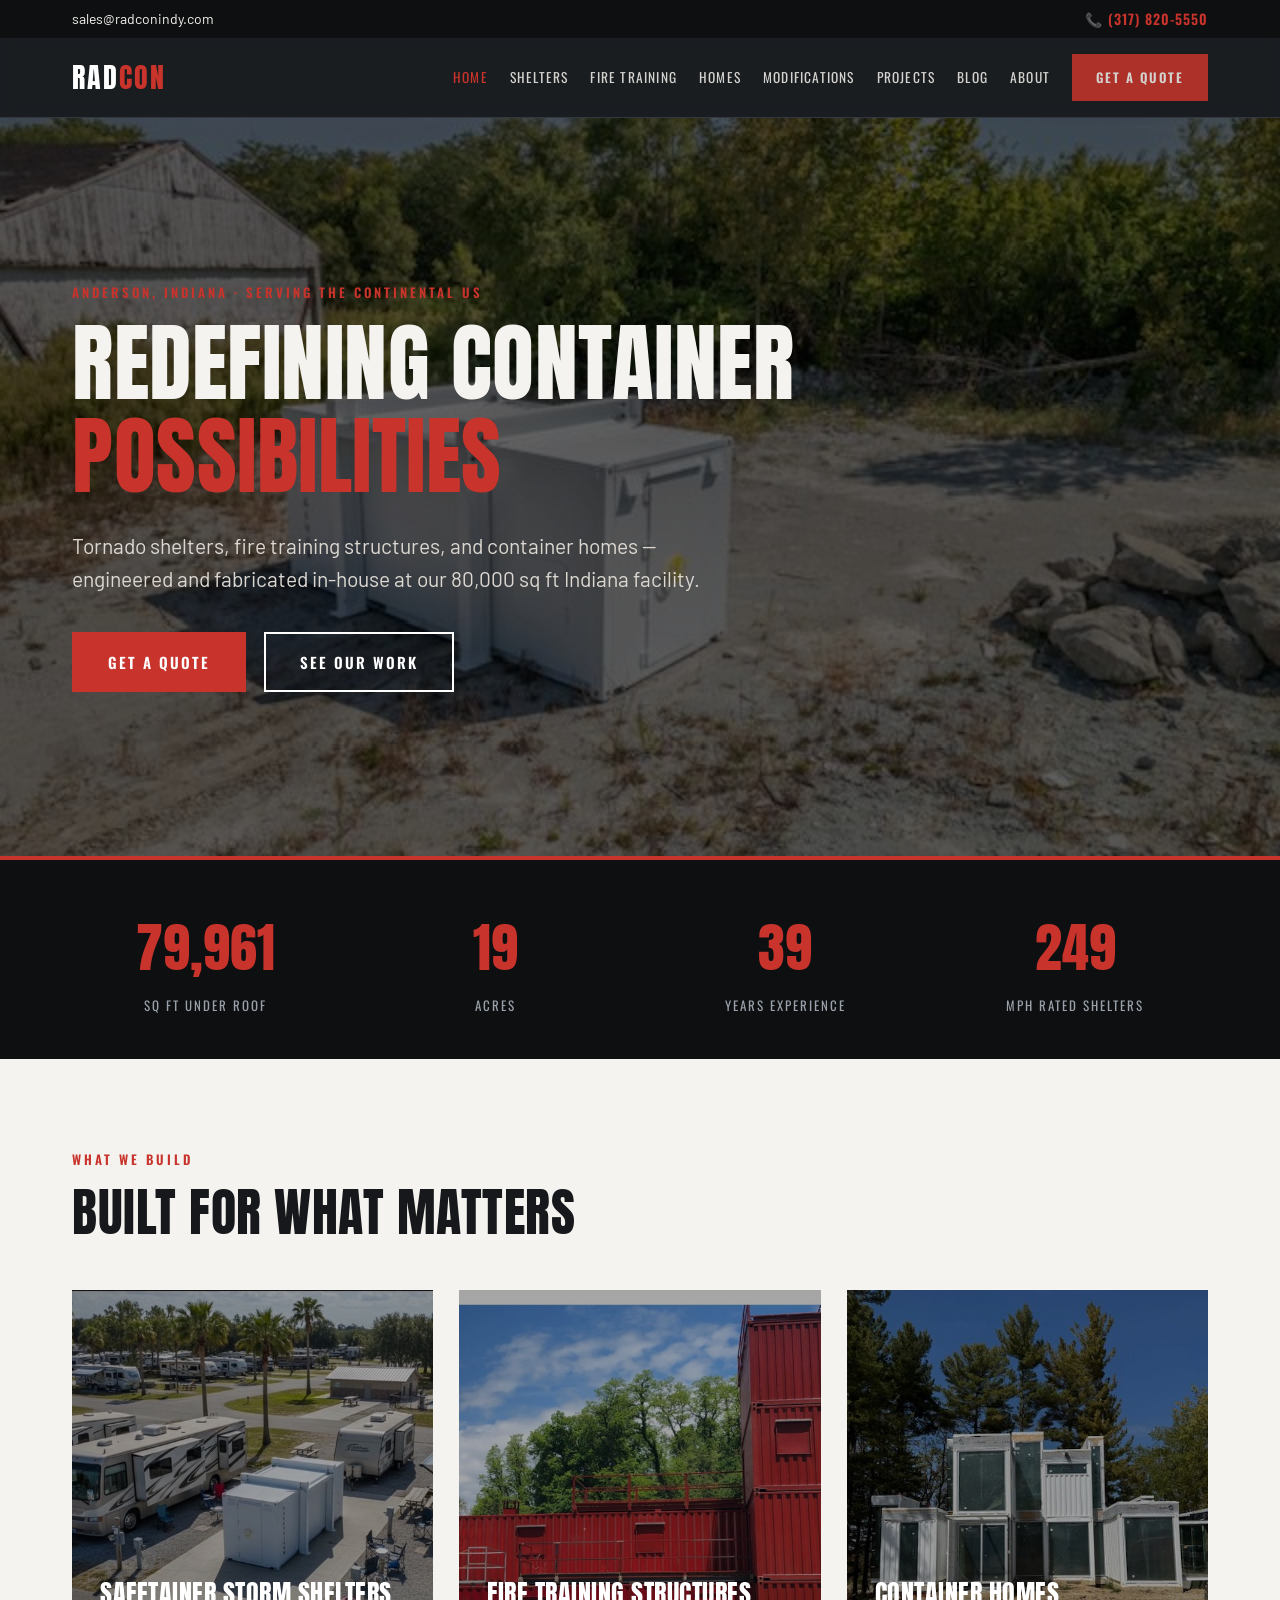
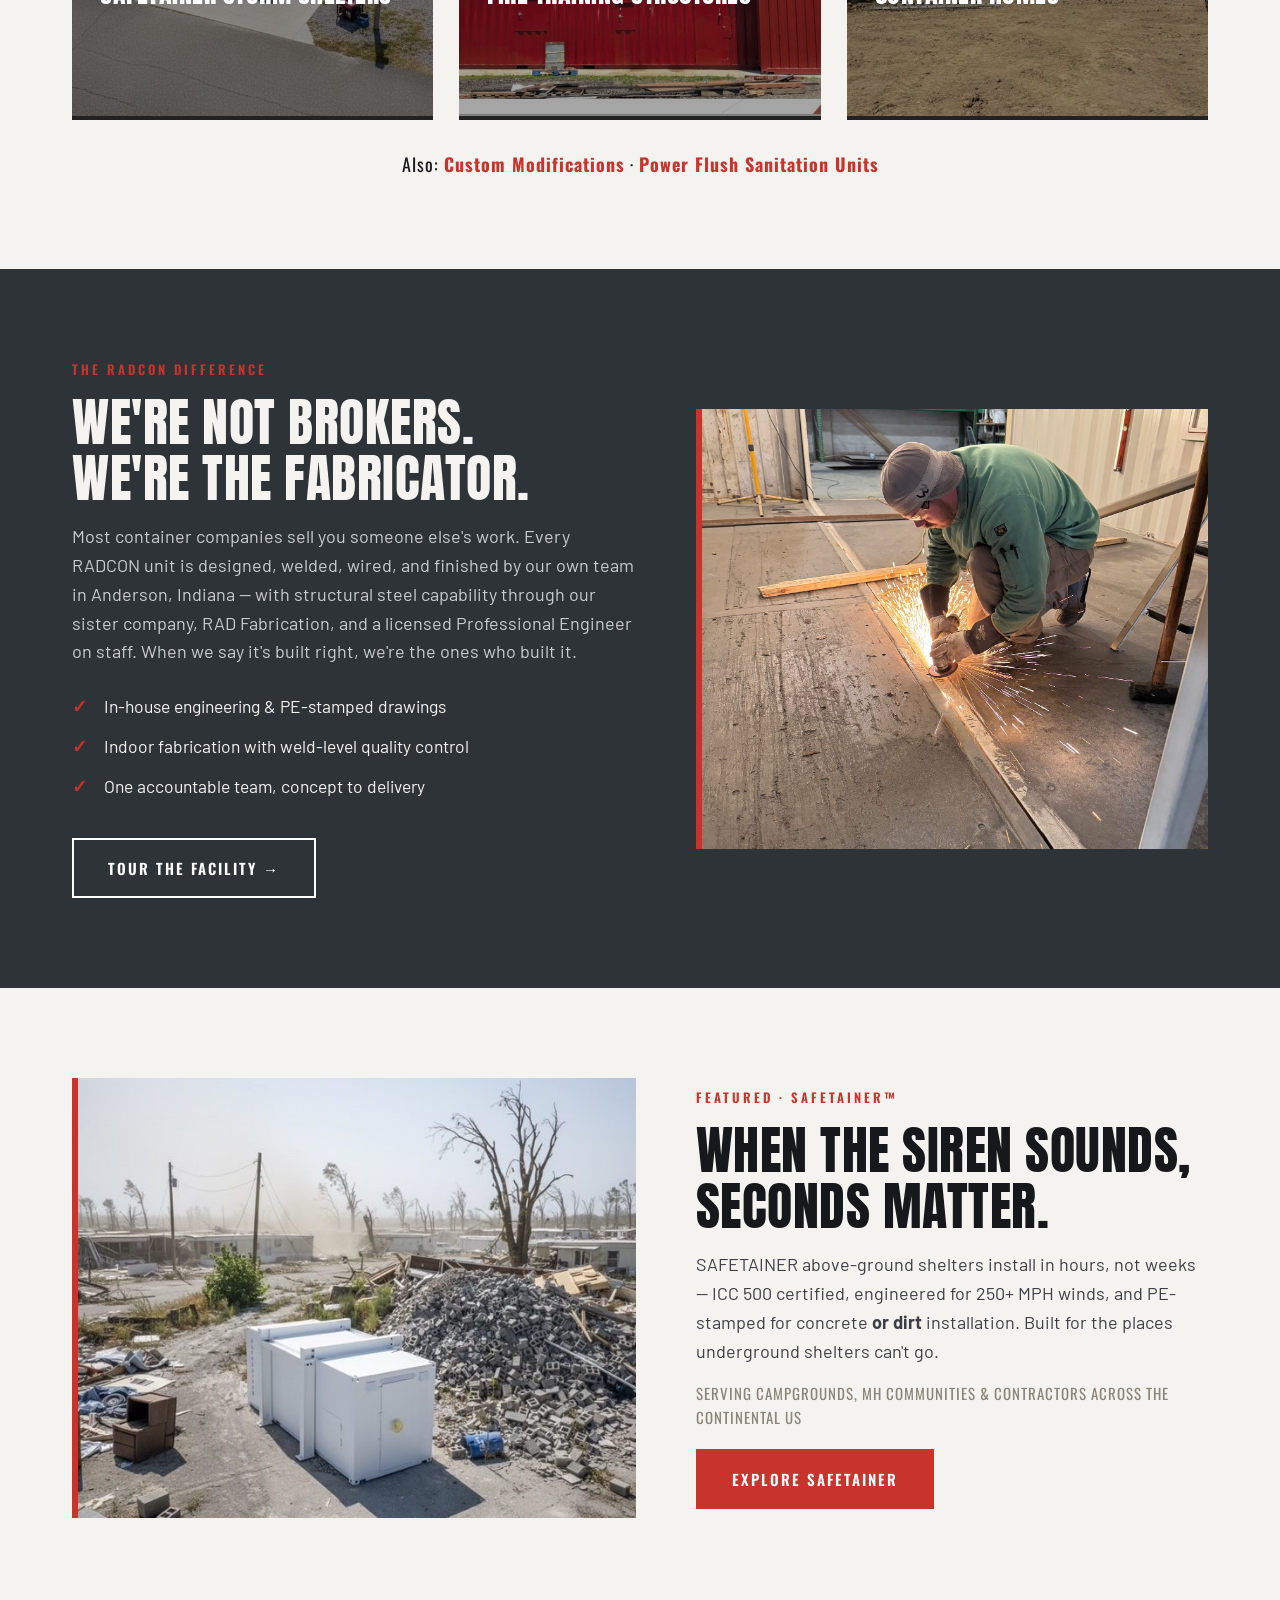
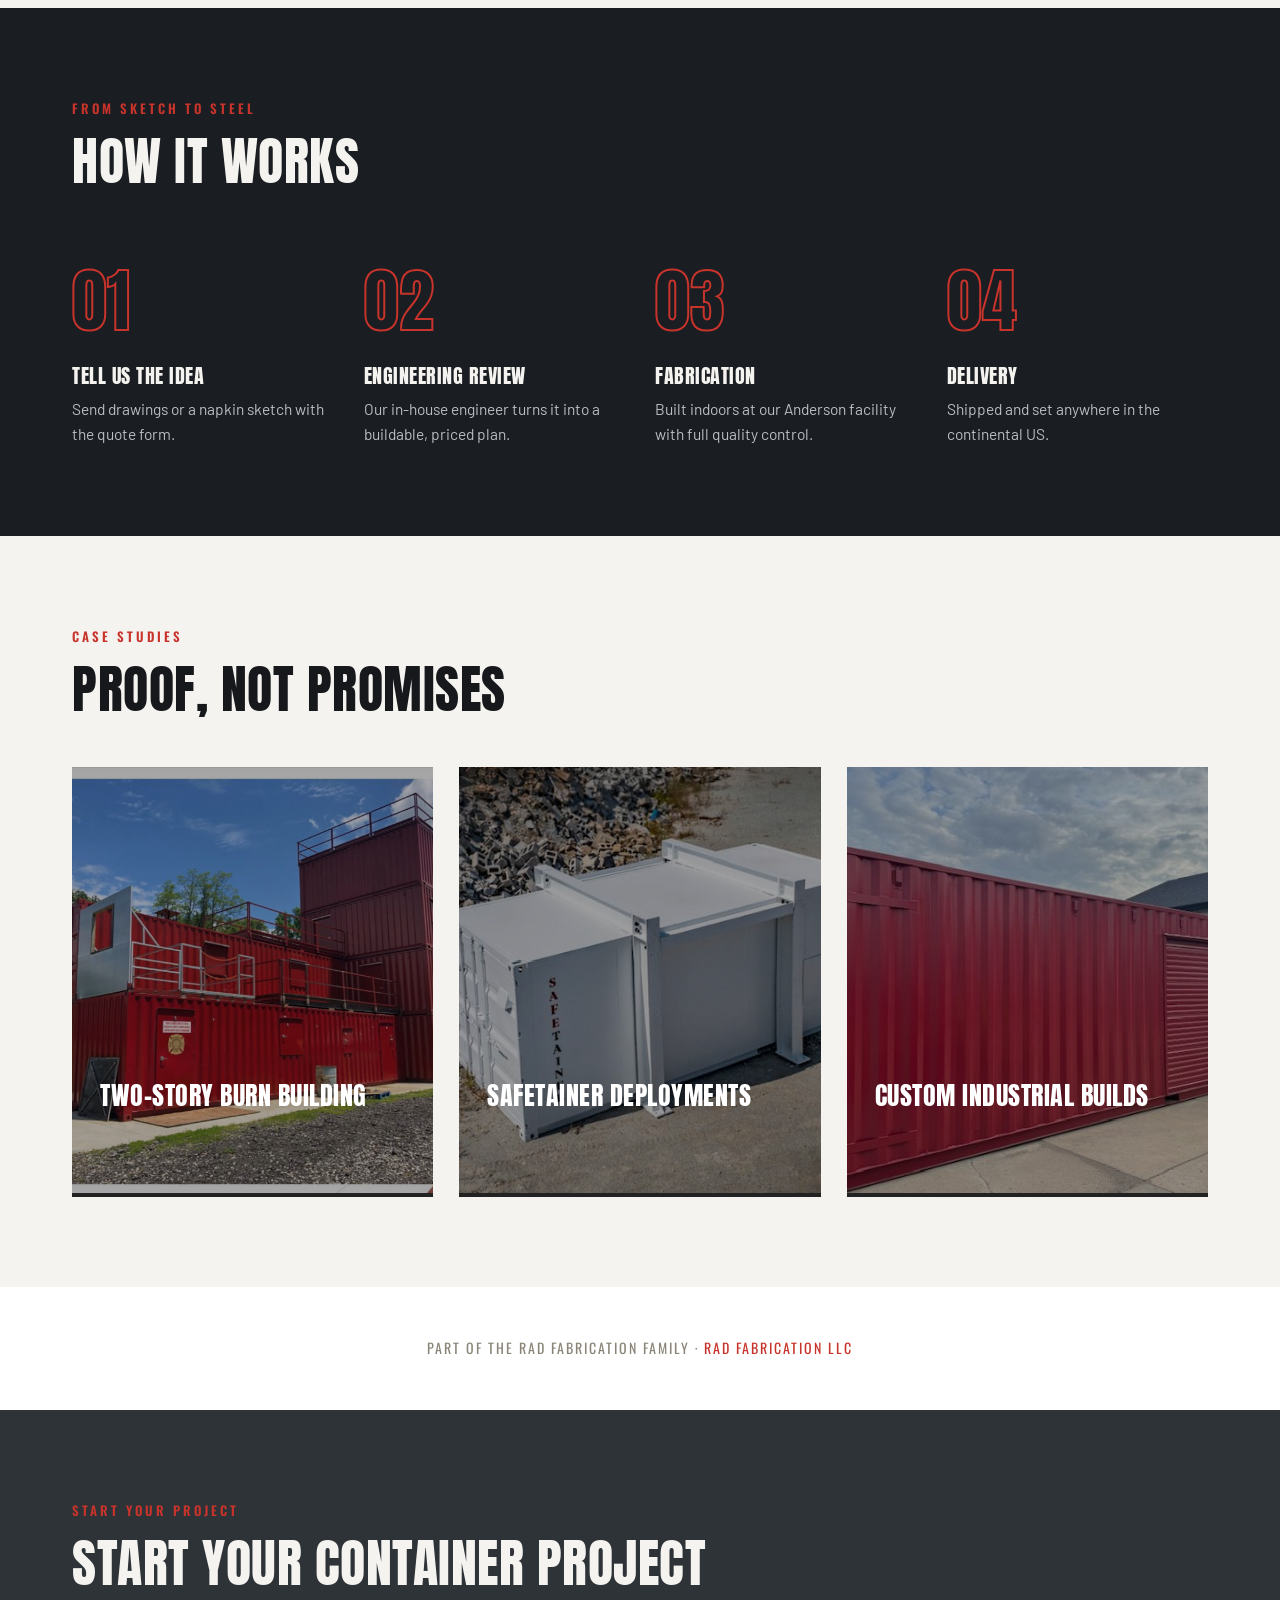
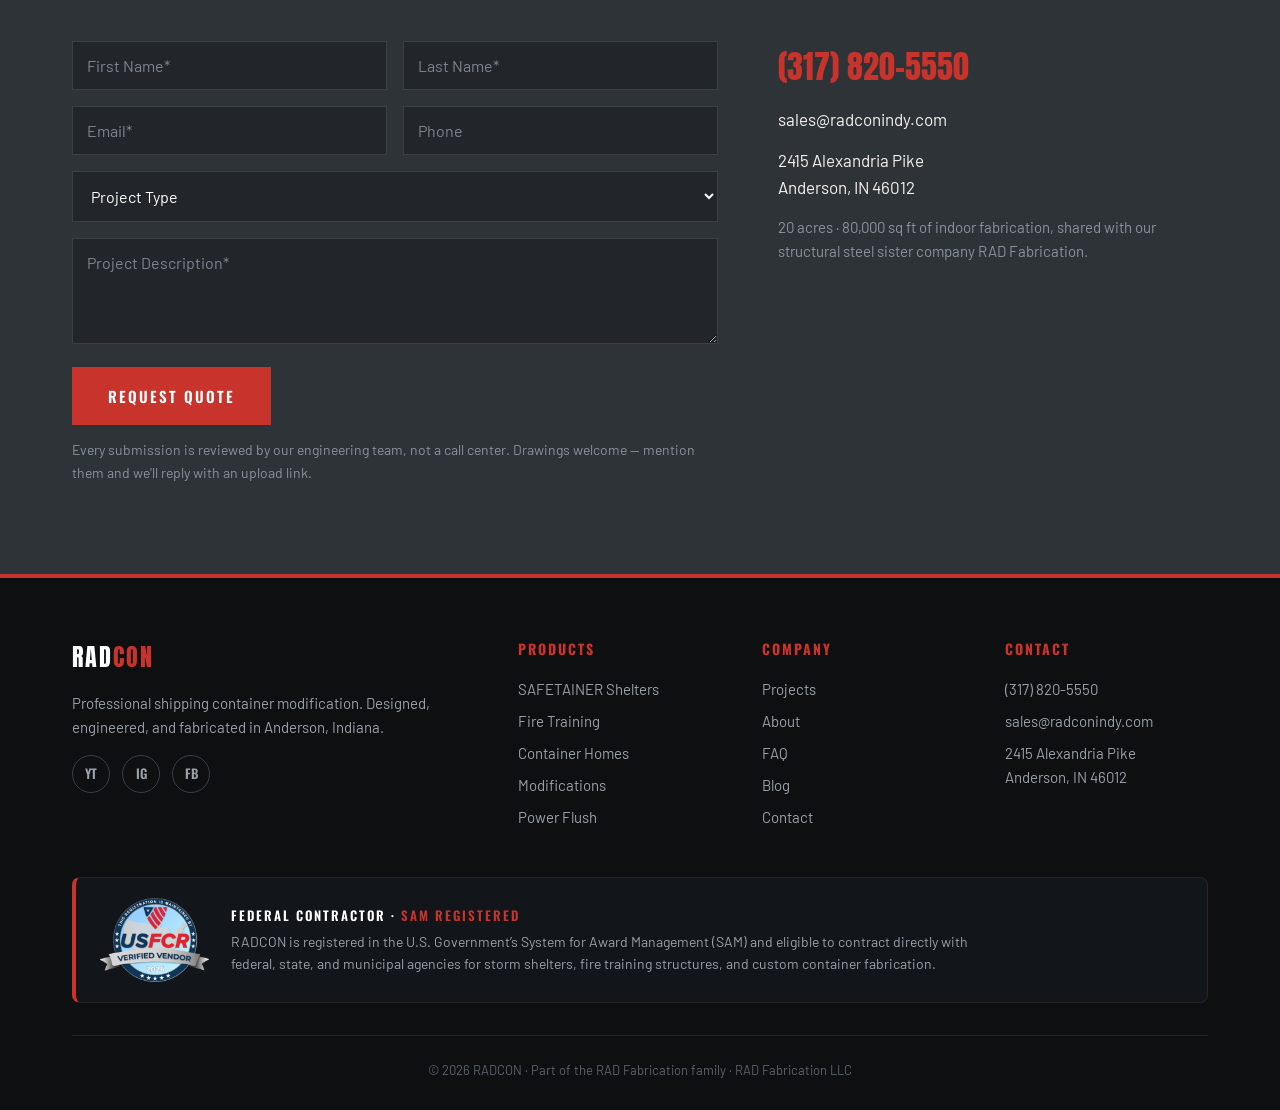
==== index.html @ 341aee44 "Initial site import: full radconindy.com with SAM/USFCR footer strip" ====
<!DOCTYPE html>
<html lang="en">
<head>
<meta charset="UTF-8">
<meta name="viewport" content="width=device-width, initial-scale=1.0">
<title>Shipping Container Modification &amp; Fabrication | RADCON – IN</title>
<meta name="description" content="Custom shipping container modification in Anderson, IN. Tornado shelters, container homes, fire training structures &amp; more. In-house engineering. Get a quote.">
<link rel="canonical" href="https://www.radconindy.com/">
<link href="https://fonts.googleapis.com/css2?family=Anton&family=Oswald:wght@400;500;600&family=Barlow:wght@400;500;600&display=swap" rel="stylesheet">
<link rel="stylesheet" href="css/style.css">
<script type="application/ld+json">
{"@context":"https://schema.org","@type":"LocalBusiness","name":"RADCON","description":"Shipping container modification: ICC 500 certified tornado shelters, fire training structures, container homes and custom fabrication.","url":"https://www.radconindy.com","telephone":"+13178205550","email":"sales@radconindy.com","address":{"@type":"PostalAddress","streetAddress":"2415 Alexandria Pike","addressLocality":"Anderson","addressRegion":"IN","postalCode":"46012","addressCountry":"US"},"parentOrganization":{"@type":"Organization","name":"RAD Fabrication LLC","url":"https://www.radfabrication.com"}}
</script>
<script async src="https://www.googletagmanager.com/gtag/js?id=G-8K7NB1ZJ1W"></script>
<script>window.dataLayer=window.dataLayer||[];function gtag(){dataLayer.push(arguments);}gtag('js',new Date());gtag('config','G-8K7NB1ZJ1W');</script>
</head>
<body>

<div class="util"><div class="wrap">
  <a href="mailto:sales@radconindy.com">sales@radconindy.com</a>
  <a class="phone" href="tel:+13178205550">&#128222; (317) 820-5550</a>
</div></div>

<header class="site"><div class="wrap"><nav>
  <a class="logo" href="index.html">RAD<span>CON</span></a>
  <button class="menu-toggle" aria-label="Menu">&#9776;</button>
  <div class="navlinks">
    <a href="index.html">Home</a>
    <a href="shelters.html">Shelters</a>
    <a href="fire-training.html">Fire Training</a>
    <a href="container-homes.html">Homes</a>
    <a href="modifications.html">Modifications</a>
    <a href="projects.html">Projects</a>
    <a href="blog.html">Blog</a>
    <a href="about.html">About</a>
    <a class="btn btn-solid" href="contact.html">Get a Quote</a>
  </div>
</nav></div></header>

<section class="hero">
  <div class="bg" style="background-image:url('img/safetainer-field.jpg')"></div>
  <div class="wrap">
    <div class="eyebrow">Anderson, Indiana &middot; Serving the Continental US</div>
    <h1>Redefining Container<br><span class="accent">Possibilities</span></h1>
    <p class="sub">Tornado shelters, fire training structures, and container homes — engineered and fabricated in-house at our 80,000 sq ft Indiana facility.</p>
    <div class="ctas"><a class="btn btn-solid" href="contact.html">Get a Quote</a><a class="btn btn-ghost" href="projects.html">See Our Work</a></div>
  </div>
</section>

<section class="stats"><div class="wrap">
  <div class="stat rv"><div class="num" data-n="80000">0</div><div class="lbl">Sq Ft Under Roof</div></div>
  <div class="stat rv"><div class="num" data-n="20">0</div><div class="lbl">Acres</div></div>
  <div class="stat rv"><div class="num" data-n="40" data-suffix="+">0</div><div class="lbl">Years Experience</div></div>
  <div class="stat rv"><div class="num" data-n="250" data-suffix="+">0</div><div class="lbl">MPH Rated Shelters</div></div>
</div></section>

<section class="light"><div class="wrap">
  <div class="eyebrow">What We Build</div>
  <h2 class="rv">Built for What Matters</h2>
  <div class="cards">
    <a class="card rv" href="shelters.html">
      <div class="img" style="background-image:url('img/shelters-rv-park.jpg')"></div>
      <div class="txt"><h3>SAFETAINER Storm Shelters</h3><p>ICC 500 certified, 250+ MPH rated, PE-stamped for concrete or dirt. No excavation required.</p><span class="go">View Shelters &rarr;</span></div>
    </a>
    <a class="card rv" href="fire-training.html">
      <div class="img" style="background-image:url('img/burn-tower-red.jpg')"></div>
      <div class="txt"><h3>Fire Training Structures</h3><p>Simulators engineered to take live-fire punishment, drill after drill — designed with training chiefs.</p><span class="go">View Structures &rarr;</span></div>
    </a>
    <a class="card rv" href="container-homes.html">
      <div class="img" style="background-image:url('img/levi-house.jpg')"></div>
      <div class="txt"><h3>Container Homes</h3><p>From $150K efficient dwellings to seven-figure architectural builds — industrial strength, modern design.</p><span class="go">View Homes &rarr;</span></div>
    </a>
  </div>
  <p style="margin-top:30px;text-align:center;font-family:'Oswald',sans-serif;letter-spacing:1px;color:var(--ink)">Also: <a class="hl" href="modifications.html" style="text-decoration:none">Custom Modifications</a> &middot; <a class="hl" href="power-flush.html" style="text-decoration:none">Power Flush Sanitation Units</a></p>
</div></section>

<section class="steel"><div class="wrap"><div class="split">
  <div>
    <div class="eyebrow">The RADCON Difference</div>
    <h2 class="rv">We're Not Brokers.<br>We're the Fabricator.</h2>
    <p>Most container companies sell you someone else's work. Every RADCON unit is designed, welded, wired, and finished by our own team in Anderson, Indiana — with structural steel capability through our sister company, RAD Fabrication, and a licensed Professional Engineer on staff. When we say it's built right, we're the ones who built it.</p>
    <ul class="ticks rv">
      <li>In-house engineering &amp; PE-stamped drawings</li>
      <li>Indoor fabrication with weld-level quality control</li>
      <li>One accountable team, concept to delivery</li>
    </ul>
    <a class="btn btn-ghost" style="margin-top:26px" href="about.html">Tour the Facility &rarr;</a>
  </div>
  <div class="photo rv" style="background-image:url('img/welder.jpg')"></div>
</div></div></section>

<section class="light"><div class="wrap"><div class="split">
  <div class="photo rv" style="background-image:url('img/safetainer-aftermath.jpg')"></div>
  <div>
    <div class="eyebrow">Featured &middot; SAFETAINER&trade;</div>
    <h2 class="rv">When the Siren Sounds, Seconds Matter.</h2>
    <p>SAFETAINER above-ground shelters install in hours, not weeks — ICC 500 certified, engineered for 250+ MPH winds, and PE-stamped for concrete <strong>or dirt</strong> installation. Built for the places underground shelters can't go.</p>
    <p style="font-family:'Oswald',sans-serif;letter-spacing:1px;font-size:15px;color:#8a8578">SERVING CAMPGROUNDS, MH COMMUNITIES &amp; CONTRACTORS ACROSS THE CONTINENTAL US</p>
    <a class="btn btn-solid" style="margin-top:20px" href="shelters.html">Explore SAFETAINER</a>
  </div>
</div></div></section>

<section class="dark"><div class="wrap">
  <div class="eyebrow">From Sketch to Steel</div>
  <h2 class="rv">How It Works</h2>
  <div class="steps">
    <div class="step rv"><div class="n">01</div><h3>Tell Us the Idea</h3><p>Send drawings or a napkin sketch with the quote form.</p></div>
    <div class="step rv"><div class="n">02</div><h3>Engineering Review</h3><p>Our in-house engineer turns it into a buildable, priced plan.</p></div>
    <div class="step rv"><div class="n">03</div><h3>Fabrication</h3><p>Built indoors at our Anderson facility with full quality control.</p></div>
    <div class="step rv"><div class="n">04</div><h3>Delivery</h3><p>Shipped and set anywhere in the continental US.</p></div>
  </div>
</div></section>

<section class="light"><div class="wrap">
  <div class="eyebrow">Case Studies</div>
  <h2 class="rv">Proof, Not Promises</h2>
  <div class="cards">
    <a class="card rv" href="projects.html">
      <div class="img" style="background-image:url('img/burn-building-wide.jpg')"></div>
      <div class="txt"><h3>Two-Story Burn Building</h3><p>Nicholasville Fire Department, KY — realistic two-story live-fire training.</p><span class="go">Read Case Study &rarr;</span></div>
    </a>
    <a class="card rv" href="shelters.html">
      <div class="img" style="background-image:url('img/safetainer-closeup.jpg')"></div>
      <div class="txt"><h3>SAFETAINER Deployments</h3><p>Certified storm protection for campgrounds and communities.</p><span class="go">View Shelters &rarr;</span></div>
    </a>
    <a class="card rv" href="modifications.html">
      <div class="img" style="background-image:url('img/red-container.jpg')"></div>
      <div class="txt"><h3>Custom Industrial Builds</h3><p>Offices, enclosures, workshops — engineered to spec.</p><span class="go">View Modifications &rarr;</span></div>
    </a>
  </div>
</div></section>

<section class="dark" style="padding:50px 0;background:#fff"><div class="wrap center">
  <p style="font-family:'Oswald',sans-serif;letter-spacing:2px;text-transform:uppercase;font-size:14px;color:#8a8578">Part of the RAD Fabrication family &middot; <a href="https://www.radfabrication.com" style="color:#C8342C;text-decoration:none">RAD Fabrication LLC</a></p>
</div></section>

<section class="steel" id="quote"><div class="wrap">
  <div class="eyebrow">Start Your Project</div>
  <h2 class="rv">Start Your Container Project</h2>
  <div class="formgrid">
    <form name="quote" method="POST" data-netlify="true" netlify-honeypot="bot-field" action="thanks.html">
      <input type="hidden" name="form-name" value="quote">
      <p style="display:none"><input name="bot-field"></p>
      <div class="two">
        <div class="field"><input name="first-name" placeholder="First Name*" required></div>
        <div class="field"><input name="last-name" placeholder="Last Name*" required></div>
      </div>
      <div class="two">
        <div class="field"><input type="email" name="email" placeholder="Email*" required></div>
        <div class="field"><input type="tel" name="phone" placeholder="Phone"></div>
      </div>
      <div class="field"><select name="project-type"><option>Project Type</option><option>Storm Shelter</option><option>Fire Training Structure</option><option>Container Home</option><option>Custom Modification</option><option>Power Flush Unit</option></select></div>
      <div class="field"><textarea name="description" rows="4" placeholder="Project Description*" required></textarea></div>
      <button class="btn btn-solid" type="submit">Request Quote</button>
      <p class="formnote">Every submission is reviewed by our engineering team, not a call center. Drawings welcome — mention them and we'll reply with an upload link.</p>
    </form>
    <div class="contactcard">
      <p class="big"><a href="tel:+13178205550" style="color:var(--red)">(317) 820-5550</a></p>
      <p><a href="mailto:sales@radconindy.com">sales@radconindy.com</a></p>
      <p>2415 Alexandria Pike<br>Anderson, IN 46012</p>
      <p style="color:#8a929c;font-size:15px">20 acres &middot; 80,000 sq ft of indoor fabrication, shared with our structural steel sister company RAD Fabrication.</p>
    </div>
  </div>
</div></section>

<footer><div class="wrap">
  <div class="fgrid">
    <div>
      <a class="logo" style="font-size:24px" href="index.html">RAD<span>CON</span></a>
      <p style="margin-top:14px">Professional shipping container modification. Designed, engineered, and fabricated in Anderson, Indiana.</p>
      <div class="socials">
        <a href="http://www.youtube.com/@RADCONINDY" target="_blank" rel="noopener" title="YouTube">YT</a>
        <a href="http://www.instagram.com/radcon_indy" target="_blank" rel="noopener" title="Instagram">IG</a>
        <a href="http://www.facebook.com/radcon" target="_blank" rel="noopener" title="Facebook">FB</a>
      </div>
    </div>
    <div><h4>Products</h4><a href="shelters.html">SAFETAINER Shelters</a><a href="fire-training.html">Fire Training</a><a href="container-homes.html">Container Homes</a><a href="modifications.html">Modifications</a><a href="power-flush.html">Power Flush</a></div>
    <div><h4>Company</h4><a href="projects.html">Projects</a><a href="about.html">About</a><a href="faq.html">FAQ</a><a href="blog.html">Blog</a><a href="contact.html">Contact</a></div>
    <div><h4>Contact</h4><p>(317) 820-5550</p><p>sales@radconindy.com</p><p>2415 Alexandria Pike<br>Anderson, IN 46012</p></div>
  </div>
  <div class="sam-strip">
    <a href="https://usfcr.com" target="_blank" rel="noopener" title="US Federal Contractor Registration System for Award Management Verified Vendor Seal"><img src="img/verified-vendor-seal-2026-sm.png" alt="USFCR Verified Vendor" loading="lazy"></a>
    <div>
      <h5>Federal Contractor &middot; <span>SAM Registered</span></h5>
      <p>RADCON is registered in the U.S. Government&rsquo;s System for Award Management (SAM) and eligible to contract directly with federal, state, and municipal agencies for storm shelters, fire training structures, and custom container fabrication.</p>
    </div>
  </div>
  <div class="fine">&copy; 2026 RADCON &middot; Part of the RAD Fabrication family &middot; RAD Fabrication LLC</div>
</div></footer>

<script src="js/main.js"></script>
</body>
</html>
---- css/style.css ----
/* RADCON — Industrial Bold Design System */
:root{
  --charcoal:#1A1D21; --steel:#2E3338; --offwhite:#F5F3EF; --red:#C8342C; --red-dark:#A5271F;
  --ink:#16181B; --near-black:#0d0f11; --gray:#9aa1a9; --gray-dark:#3c4046;
}
*{margin:0;padding:0;box-sizing:border-box}
html{scroll-behavior:smooth}
body{font-family:'Barlow',sans-serif;background:var(--charcoal);color:var(--offwhite);font-size:18px;line-height:1.6}
img{max-width:100%;display:block}
h1,h2,h3{font-family:'Anton',sans-serif;text-transform:uppercase;letter-spacing:.5px;line-height:1.08;font-weight:400}
.eyebrow{font-family:'Oswald',sans-serif;text-transform:uppercase;letter-spacing:3px;font-size:13px;color:var(--red);font-weight:600;margin-bottom:14px}
.wrap{max-width:1200px;margin:0 auto;padding:0 32px}
.btn{display:inline-block;font-family:'Oswald',sans-serif;text-transform:uppercase;letter-spacing:2px;font-size:15px;font-weight:600;padding:16px 34px;text-decoration:none;transition:all .25s;cursor:pointer;border:2px solid var(--red);white-space:nowrap}
.btn-solid{background:var(--red);color:#fff}
.btn-solid:hover{background:var(--red-dark);transform:translateY(-2px);box-shadow:0 8px 24px rgba(200,52,44,.4)}
.btn-ghost{background:transparent;color:#fff;border-color:#fff}
.btn-ghost:hover{background:rgba(255,255,255,.12)}
.hl{color:var(--red);font-weight:700}

/* ===== header ===== */
.util{background:var(--near-black);padding:8px 0;font-size:14px}
.util .wrap{display:flex;justify-content:space-between;align-items:center}
.util a{color:var(--offwhite);text-decoration:none}
.util .phone{color:var(--red);font-weight:600;letter-spacing:1px;font-family:'Oswald',sans-serif}
header.site{position:sticky;top:0;z-index:100;background:rgba(26,29,33,.97);border-bottom:1px solid #33383e;backdrop-filter:blur(6px)}
header.site nav{display:flex;justify-content:space-between;align-items:center;padding:16px 0;gap:20px}
.logo{font-family:'Anton',sans-serif;font-size:28px;color:#fff;letter-spacing:2px;text-decoration:none}
.logo span{color:var(--red)}
.navlinks{display:flex;gap:22px;align-items:center;font-family:'Oswald',sans-serif;text-transform:uppercase;font-size:13.5px;letter-spacing:1.2px}
.navlinks a{color:var(--offwhite);text-decoration:none;opacity:.85;transition:.2s}
.navlinks a:hover,.navlinks a.active{color:var(--red);opacity:1}
.navlinks .btn{padding:11px 22px;font-size:13px}
.menu-toggle{display:none;background:none;border:none;color:#fff;font-size:28px;cursor:pointer}

/* ===== hero ===== */
.hero{position:relative;min-height:82vh;display:flex;align-items:center;overflow:hidden}
.hero.short{min-height:62vh}
.hero .bg{position:absolute;inset:0;background-size:cover;background-position:center;filter:brightness(.42) saturate(1.05)}
.hero .wrap{position:relative;z-index:2;padding-top:70px;padding-bottom:70px;width:100%}
.hero h1{font-size:clamp(44px,7vw,86px);max-width:950px}
.hero h1 .accent{color:var(--red)}
.hero p.sub{font-size:21px;max-width:640px;margin:26px 0 36px;color:#dcd8d1}
.hero .ctas{display:flex;gap:18px;flex-wrap:wrap}

/* ===== stat bar ===== */
.stats{background:var(--near-black);border-top:4px solid var(--red);padding:44px 0}
.stats .wrap{display:grid;grid-template-columns:repeat(4,1fr);gap:24px;text-align:center}
.stat .num{font-family:'Anton',sans-serif;font-size:54px;color:var(--red);white-space:nowrap}
.stat .lbl{font-family:'Oswald',sans-serif;text-transform:uppercase;letter-spacing:2px;font-size:13px;color:var(--gray);margin-top:4px}

/* ===== sections ===== */
section.light{background:var(--offwhite);color:var(--ink);padding:90px 0}
section.light h2{color:var(--ink)}
section.dark{background:var(--charcoal);padding:90px 0}
section.steel{background:var(--steel);padding:90px 0}
section h2{font-size:clamp(32px,4.5vw,52px)}
.center{text-align:center}

/* ===== cert bar ===== */
.certbar{background:var(--red);padding:22px 0}
.certbar .wrap{display:flex;flex-wrap:wrap;gap:14px 40px;justify-content:center;font-family:'Oswald',sans-serif;text-transform:uppercase;letter-spacing:1.5px;font-size:15px;font-weight:600;color:#fff}

/* ===== cards ===== */
.cards{display:grid;grid-template-columns:repeat(3,1fr);gap:26px;margin-top:50px}
.card{position:relative;height:430px;overflow:hidden;background:#222;border-bottom:4px solid transparent;transition:border-color .3s;display:block;text-decoration:none}
.card .img{position:absolute;inset:0;background-size:cover;background-position:center;transition:transform .5s,filter .4s;filter:brightness(.65)}
.card:hover .img{transform:scale(1.06);filter:brightness(.45)}
.card:hover{border-bottom-color:var(--red)}
.card .txt{position:absolute;left:0;right:0;bottom:0;padding:28px;color:#fff;transform:translateY(46px);transition:transform .35s}
.card:hover .txt{transform:translateY(0)}
.card h3{font-size:26px;margin-bottom:10px}
.card p{font-size:15.5px;color:#e3ded7;opacity:0;transition:opacity .35s .05s;margin-bottom:14px}
.card:hover p{opacity:1}
.card .go{font-family:'Oswald',sans-serif;text-transform:uppercase;font-size:13px;letter-spacing:2px;color:var(--red);font-weight:600}

/* ===== split ===== */
.split{display:grid;grid-template-columns:1.1fr 1fr;gap:60px;align-items:center}
.split .photo{height:440px;background-size:cover;background-position:center;border-left:6px solid var(--red)}
.split p{margin-top:16px}
section.light .split p{color:var(--gray-dark)}
section.dark .split p,section.steel .split p{color:#c9cdd2}
.ticks{list-style:none;margin-top:26px}
.ticks li{padding-left:32px;position:relative;margin-bottom:12px;font-size:17.5px}
.ticks li:before{content:'\2713';position:absolute;left:0;color:var(--red);font-weight:700}

/* ===== process / steps ===== */
.steps{display:grid;grid-template-columns:repeat(4,1fr);gap:30px;margin-top:56px}
.steps.three{grid-template-columns:repeat(3,1fr)}
.step .n{font-family:'Anton',sans-serif;font-size:70px;color:transparent;-webkit-text-stroke:2px var(--red)}
.step h3{font-size:20px;margin:8px 0 10px}
.step p{font-size:15.5px;color:#b9bec5}
section.light .step p{color:var(--gray-dark)}
section.light .step h3{color:var(--ink)}

/* ===== tables ===== */
table{width:100%;border-collapse:collapse;margin-top:44px;font-size:17px}
th,td{padding:16px 20px;text-align:left;border-bottom:1px solid #d8d3ca}
th{font-family:'Oswald',sans-serif;text-transform:uppercase;letter-spacing:1.5px;font-size:14px;background:var(--ink);color:#fff}
td:first-child{font-weight:600}
tr:hover td{background:#ece8e0}

/* ===== quote / testimonial ===== */
.bigquote{max-width:900px;margin:0 auto;text-align:center}
.bigquote .mark{font-family:'Anton',sans-serif;font-size:120px;color:var(--red);line-height:.6;display:block;margin-bottom:20px}
.bigquote p{font-size:clamp(22px,3vw,32px);font-family:'Oswald',sans-serif;font-weight:500;line-height:1.4}
.bigquote .who{margin-top:26px;font-size:16px;color:var(--red);font-family:'Oswald',sans-serif;text-transform:uppercase;letter-spacing:2px}

/* ===== FAQ ===== */
.faq{max-width:860px;margin:44px auto 0}
.faq details{border-bottom:1px solid #d8d3ca;padding:20px 0}
.faq summary{font-family:'Oswald',sans-serif;font-size:19px;font-weight:600;cursor:pointer;list-style:none;display:flex;justify-content:space-between;align-items:center;gap:20px}
.faq summary::-webkit-details-marker{display:none}
.faq summary:after{content:'+';font-family:'Anton',sans-serif;color:var(--red);font-size:26px;flex-shrink:0}
.faq details[open] summary:after{content:'\2013'}
.faq details p{margin-top:12px;color:var(--gray-dark);font-size:16.5px}

/* ===== forms ===== */
.formgrid{display:grid;grid-template-columns:1.2fr .8fr;gap:60px;margin-top:50px}
.field{margin-bottom:16px}
.field label{display:block;font-family:'Oswald',sans-serif;font-size:13px;text-transform:uppercase;letter-spacing:1.5px;color:var(--gray);margin-bottom:6px}
.field input,.field textarea,.field select{width:100%;padding:14px;background:#22262b;border:1px solid #3a4046;color:#fff;font-family:'Barlow',sans-serif;font-size:16px}
.field input::placeholder,.field textarea::placeholder{color:#7d858e}
.two{display:grid;grid-template-columns:1fr 1fr;gap:16px}
.contactcard p{margin-bottom:14px;font-size:17px}
.contactcard .big{font-family:'Anton',sans-serif;font-size:32px;color:var(--red)}
.contactcard a{color:var(--offwhite);text-decoration:none}
.formnote{font-size:14px;color:#8a929c;margin-top:14px}

/* ===== article (blog/guides) ===== */
.article{max-width:820px;margin:0 auto;padding:70px 32px}
.article h1{font-size:clamp(34px,5vw,54px);color:var(--ink)}
.article h2{font-size:28px;color:var(--ink);margin:44px 0 14px}
.article p,.article li{color:var(--gray-dark);font-size:17.5px;margin-bottom:16px}
.article ul,.article ol{padding-left:24px;margin-bottom:16px}
.article .meta{font-family:'Oswald',sans-serif;letter-spacing:2px;text-transform:uppercase;font-size:13px;color:#8a8578;margin:14px 0 30px}
.article blockquote{border-left:5px solid var(--red);padding:10px 0 10px 24px;margin:26px 0;font-family:'Oswald',sans-serif;font-size:20px;color:var(--ink)}

/* ===== footer ===== */
footer{background:var(--near-black);padding:60px 0 30px;border-top:4px solid var(--red)}
.fgrid{display:grid;grid-template-columns:2fr 1fr 1fr 1fr;gap:40px;margin-bottom:40px}
footer h4{font-family:'Oswald',sans-serif;text-transform:uppercase;letter-spacing:2px;font-size:14px;color:var(--red);margin-bottom:16px}
footer a,footer p{color:var(--gray);text-decoration:none;font-size:15px;display:block;margin-bottom:8px}
footer a:hover{color:#fff}
.socials{display:flex;gap:12px;margin-top:16px}
.socials a{display:flex;align-items:center;justify-content:center;width:38px;height:38px;border:1px solid #3a4046;border-radius:50%;color:var(--gray);font-family:'Oswald',sans-serif;font-size:13px;font-weight:600;text-decoration:none;transition:.2s;margin:0}
.socials a:hover{border-color:var(--red);color:var(--red);transform:translateY(-2px)}
.fine{text-align:center;color:#5b626b;font-size:13px;border-top:1px solid #23272c;padding-top:24px}

/* ===== reveal ===== */
.rv{opacity:0;transform:translateY(34px);transition:opacity .7s,transform .7s}
.rv.in{opacity:1;transform:none}

/* ===== responsive ===== */
@media(max-width:980px){
  .navlinks{position:fixed;inset:0;top:0;background:rgba(13,15,17,.98);flex-direction:column;justify-content:center;gap:28px;font-size:18px;display:none;z-index:200}
  .navlinks.open{display:flex}
  .menu-toggle{display:block;z-index:300}
  .stats .wrap,.steps,.steps.three{grid-template-columns:repeat(2,1fr)}
  .cards,.split,.formgrid,.fgrid,.two{grid-template-columns:1fr}
  .split .photo{height:280px}
  .stat .num{font-size:40px}
  .hero{min-height:70vh}
}
@media(max-width:560px){
  .stats .wrap,.steps,.steps.three{grid-template-columns:1fr}
  .util .wrap{flex-direction:column;gap:4px}
}

/* ===== SAM registration strip ===== */
.sam-strip{display:flex;align-items:center;gap:22px;background:#12151a;border:1px solid #23272c;border-left:4px solid var(--red);border-radius:8px;padding:20px 24px;margin-bottom:32px}
.sam-strip a{margin:0;flex-shrink:0}
.sam-strip img{height:84px;width:auto;margin:0}
.sam-strip h5{font-family:'Oswald',sans-serif;text-transform:uppercase;letter-spacing:2px;font-size:13px;color:#fff;margin-bottom:6px;font-weight:600}
.sam-strip h5 span{color:var(--red)}
.sam-strip p{color:var(--gray);font-size:14px;line-height:1.55;margin:0;max-width:780px}
@media(max-width:640px){.sam-strip{flex-direction:column;text-align:center;gap:14px;padding:22px 18px}}
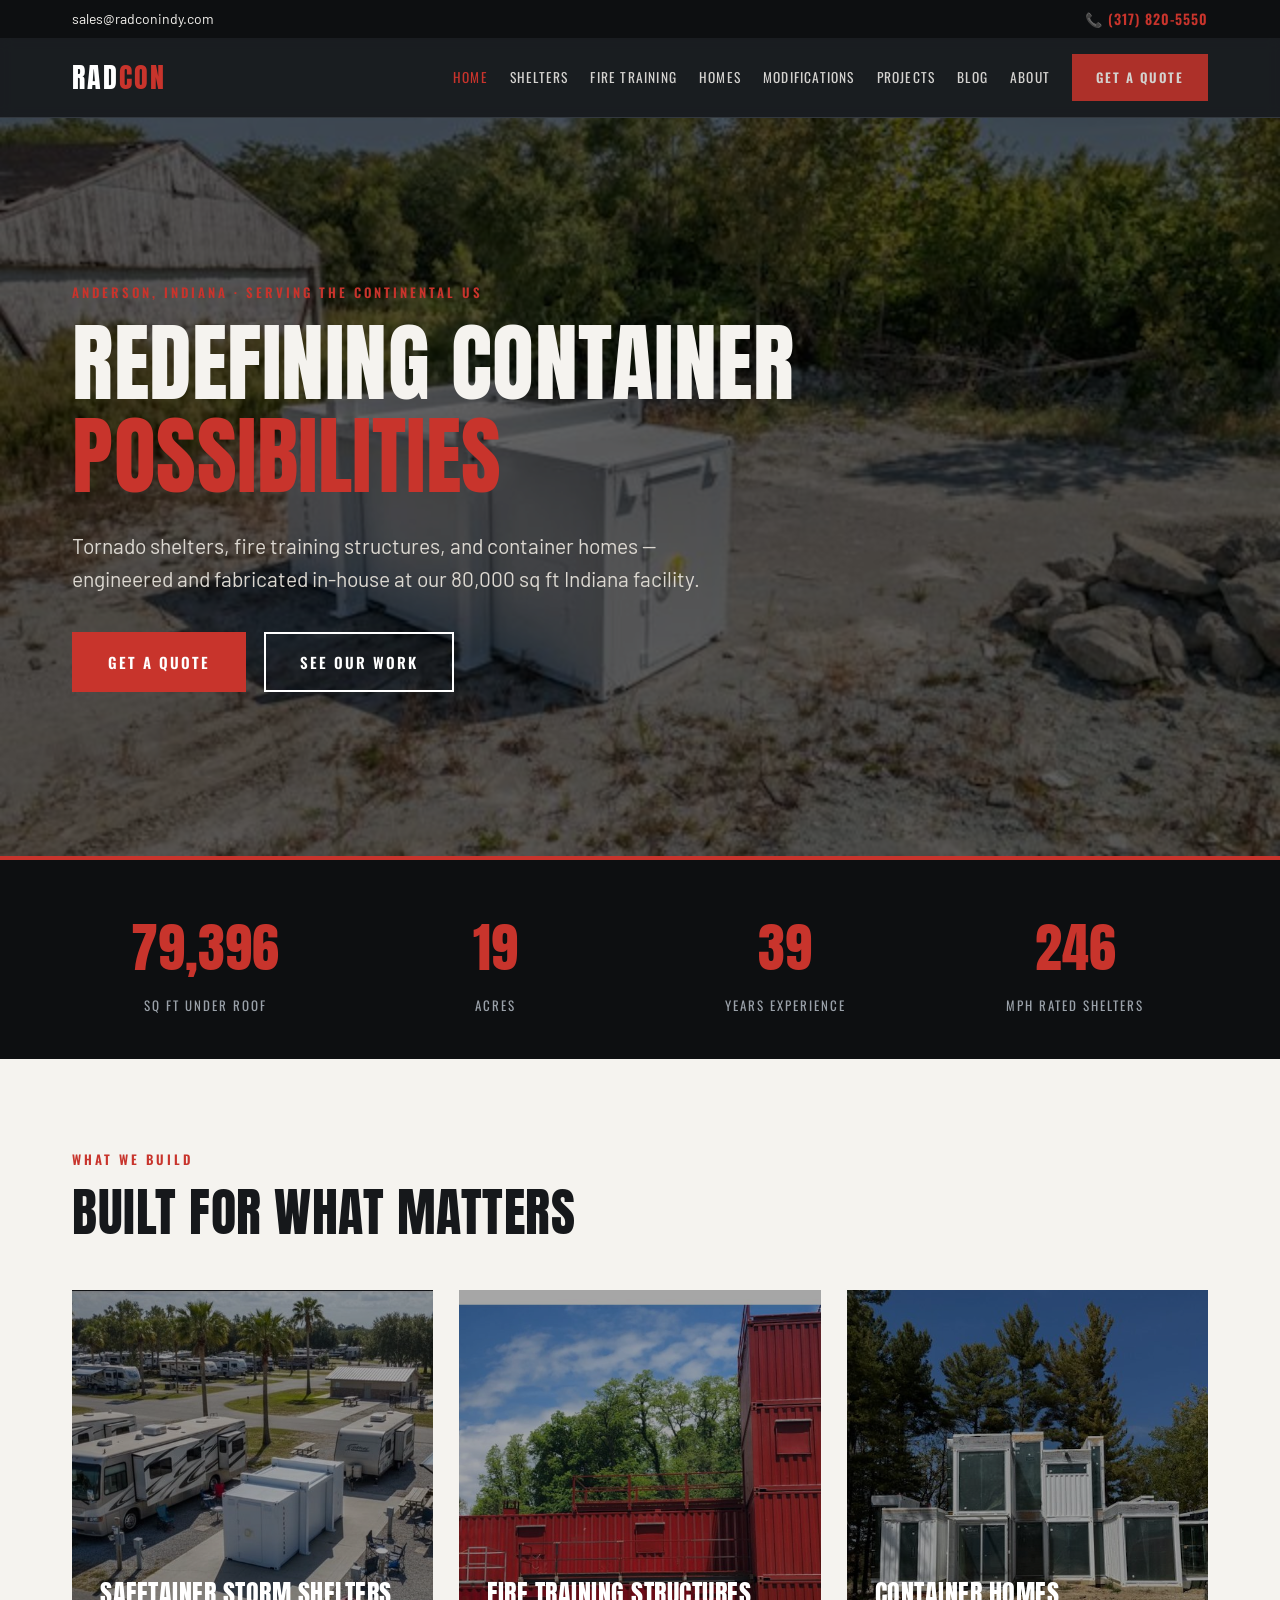
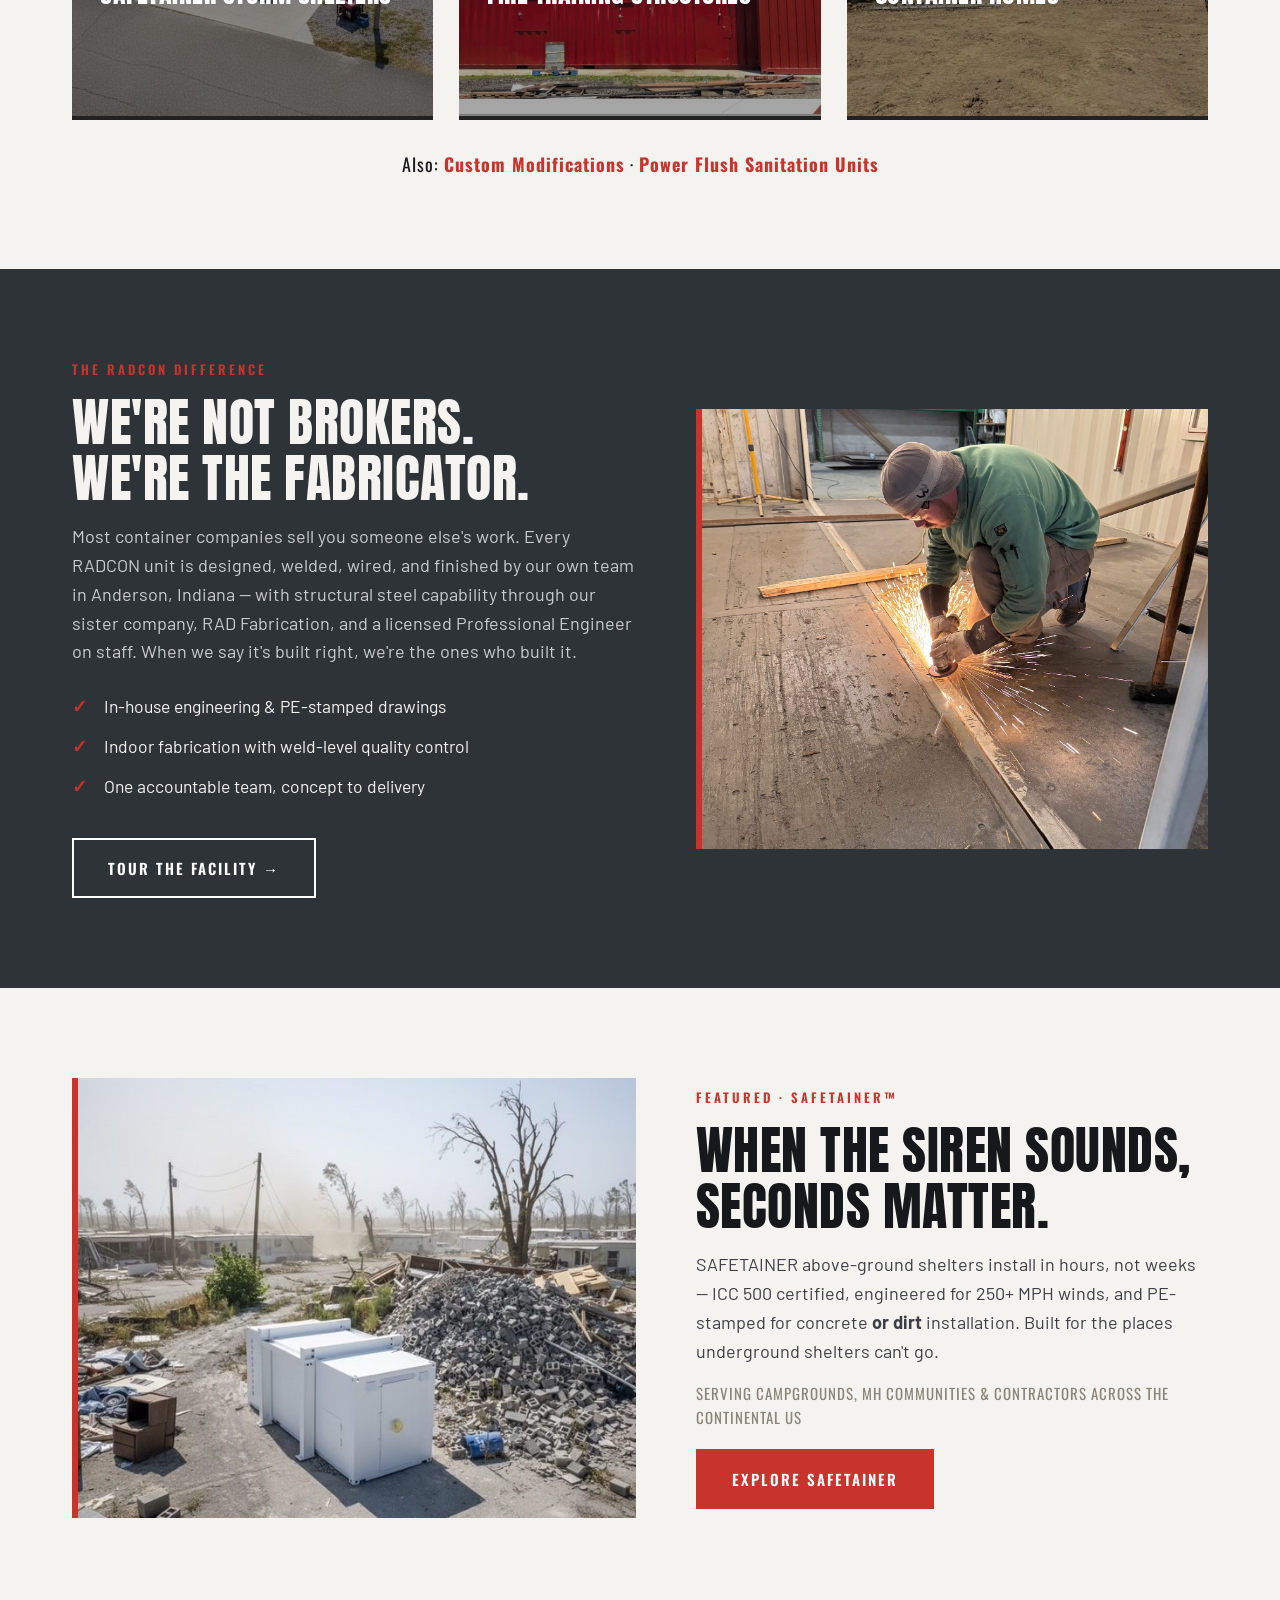
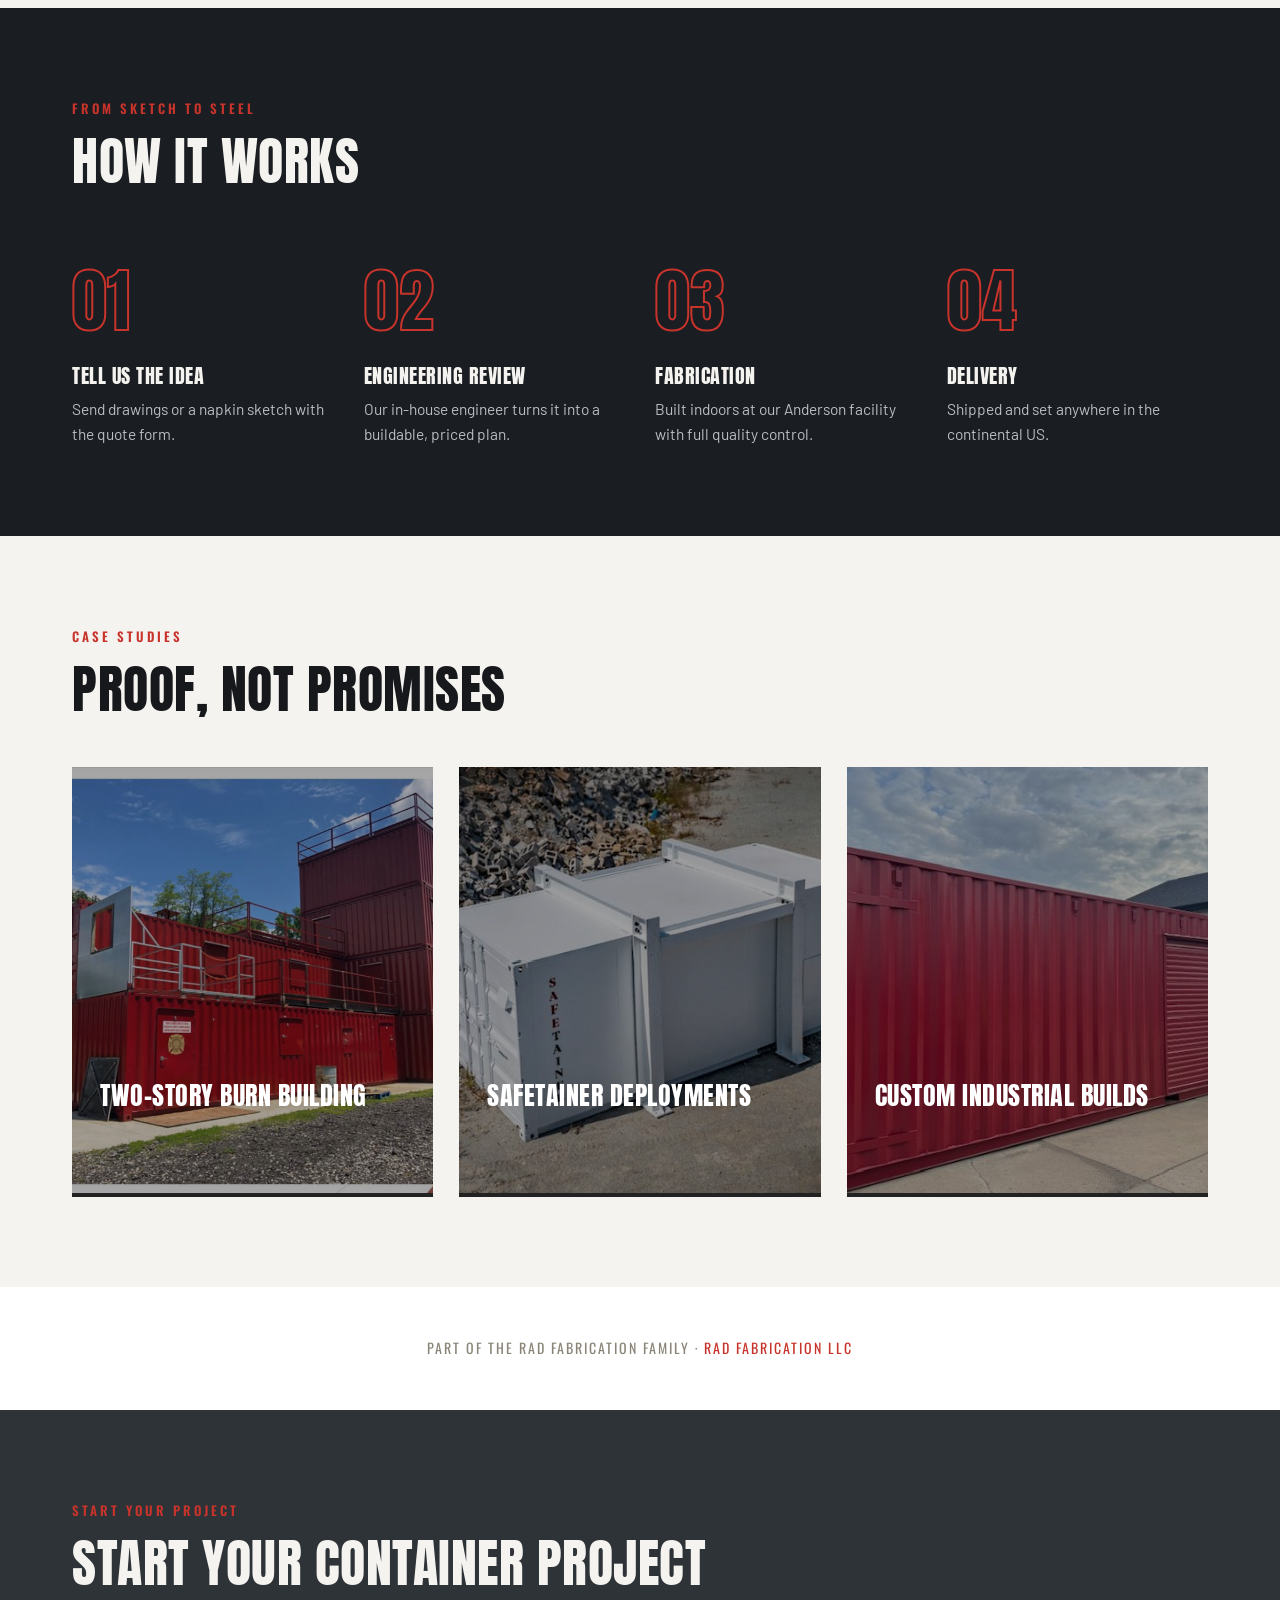
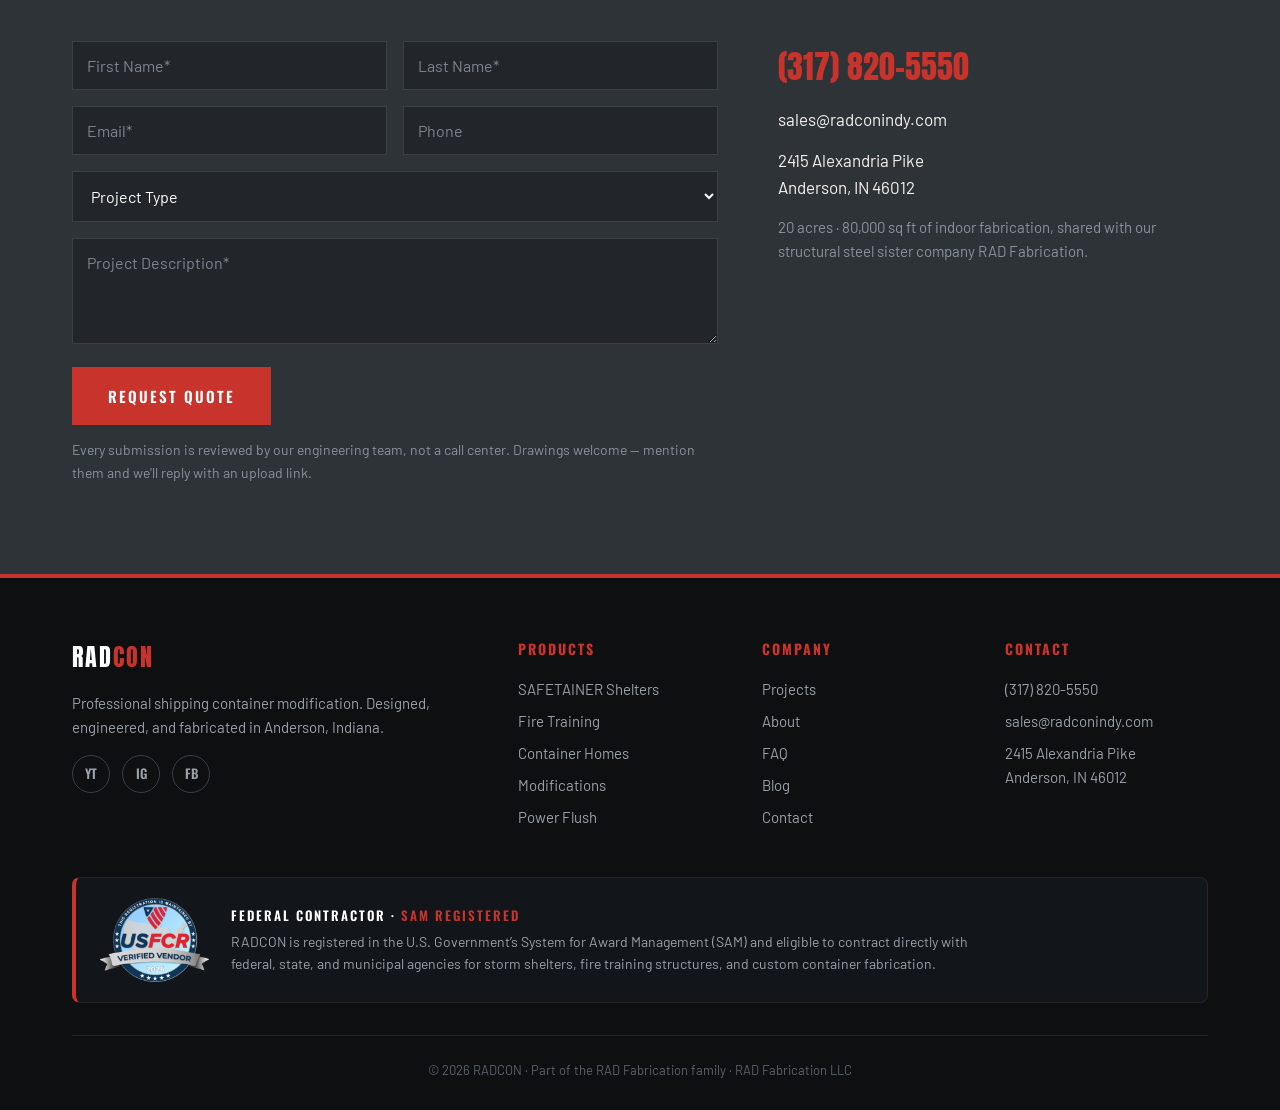
==== commit e5d7eda7: "SEO: add Open Graph/Twitter meta to index.html (head-only)" ====
--- a/index.html
+++ b/index.html
@@ -6,6 +6,19 @@
 <title>Shipping Container Modification &amp; Fabrication | RADCON – IN</title>
 <meta name="description" content="Custom shipping container modification in Anderson, IN. Tornado shelters, container homes, fire training structures &amp; more. In-house engineering. Get a quote.">
 <link rel="canonical" href="https://www.radconindy.com/">
+<!-- Social / Open Graph -->
+<meta property="og:type" content="website">
+<meta property="og:site_name" content="RADCON">
+<meta property="og:locale" content="en_US">
+<meta property="og:url" content="https://www.radconindy.com/">
+<meta property="og:title" content="Shipping Container Modification &amp; Fabrication | RADCON – IN">
+<meta property="og:description" content="Custom shipping container modification in Anderson, IN. Tornado shelters, container homes, fire training structures &amp; more. In-house engineering. Get a quote.">
+<meta property="og:image" content="https://www.radconindy.com/img/safetainer-field.jpg">
+<meta property="og:image:alt" content="SAFETAINER storm shelter on site in Indiana">
+<meta name="twitter:card" content="summary_large_image">
+<meta name="twitter:title" content="Shipping Container Modification &amp; Fabrication | RADCON – IN">
+<meta name="twitter:description" content="Custom shipping container modification in Anderson, IN. Tornado shelters, container homes, fire training structures &amp; more. In-house engineering. Get a quote.">
+<meta name="twitter:image" content="https://www.radconindy.com/img/safetainer-field.jpg">
 <link href="https://fonts.googleapis.com/css2?family=Anton&family=Oswald:wght@400;500;600&family=Barlow:wght@400;500;600&display=swap" rel="stylesheet">
 <link rel="stylesheet" href="css/style.css">
 <script type="application/ld+json">
